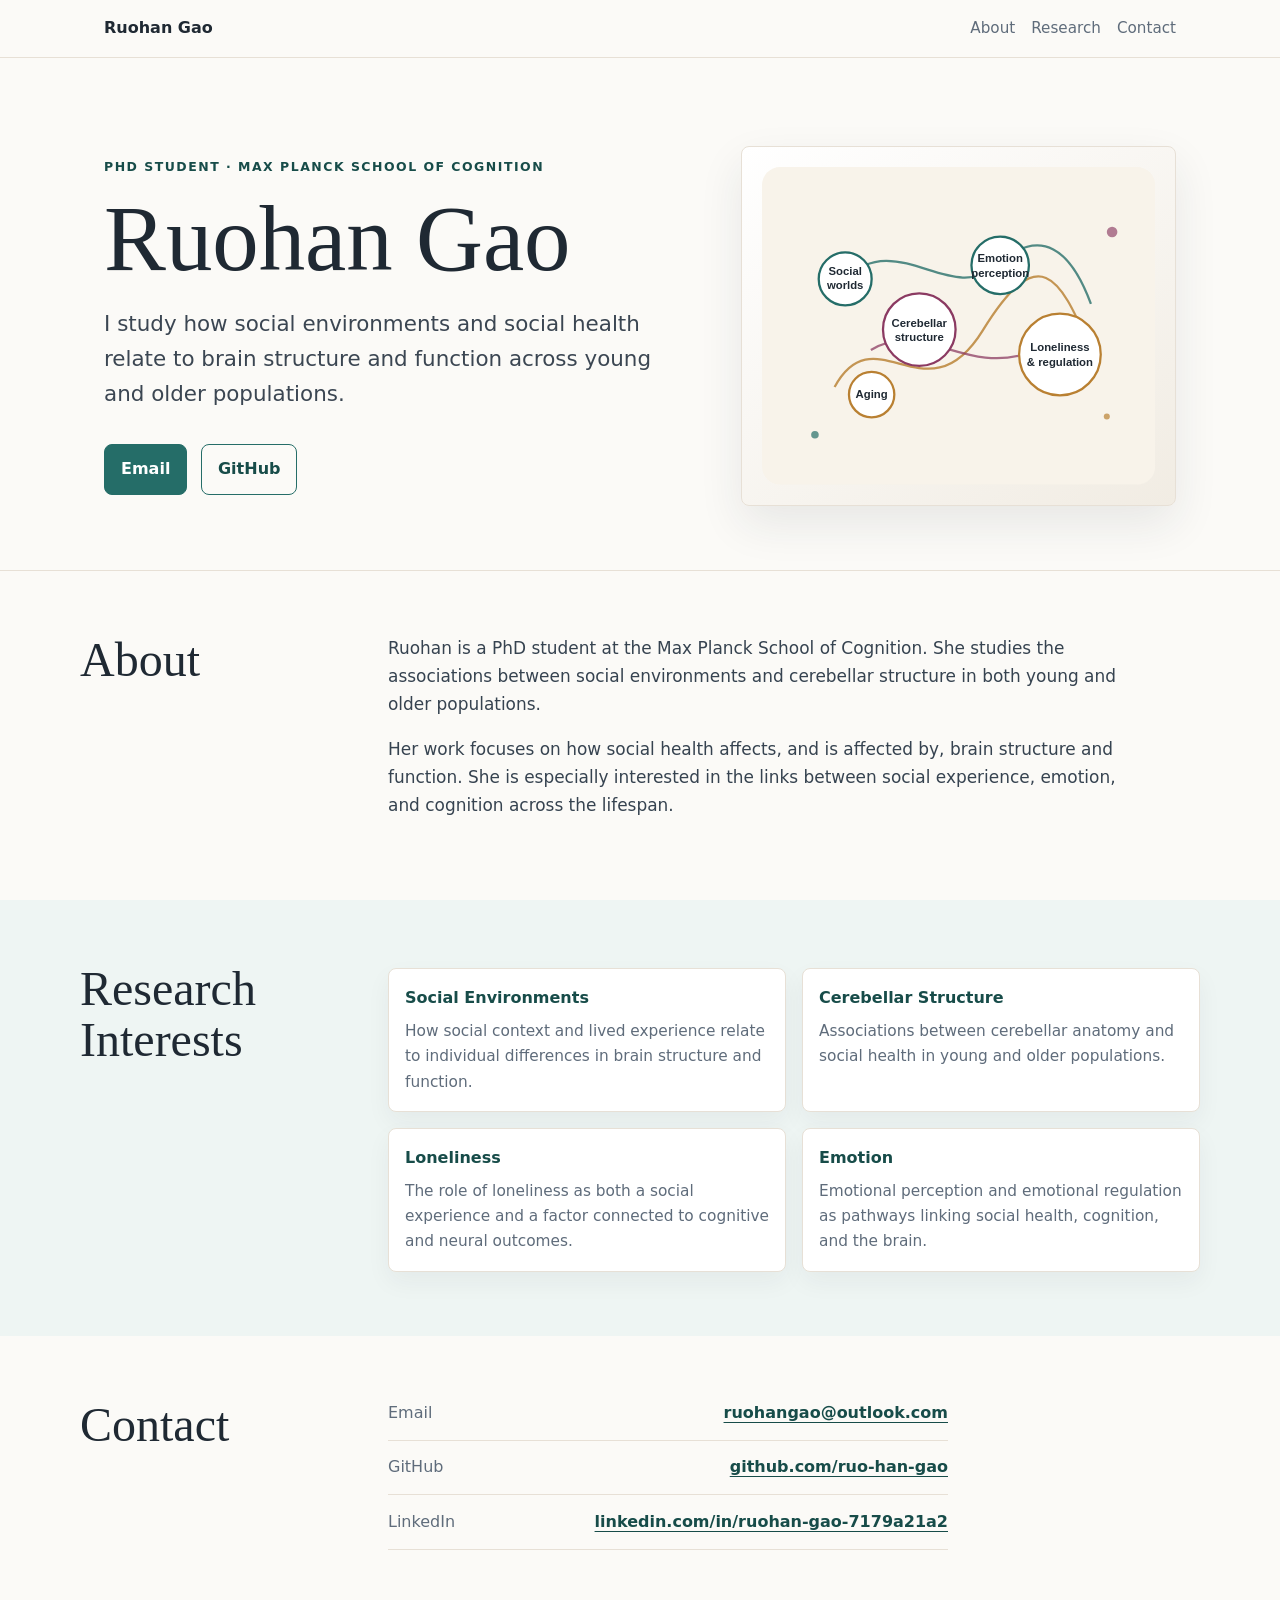
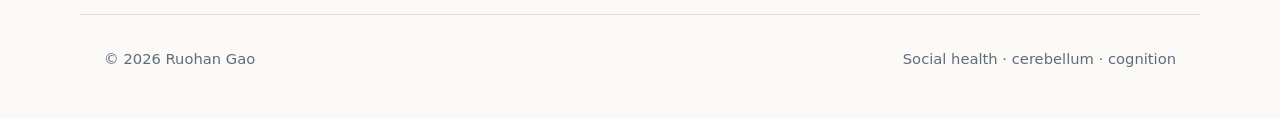
==== index.html @ 1b70f013 "Fix formatting issues in index.html" ====
<!DOCTYPE html>
<html lang="en">
<head>
  <meta charset="UTF-8">
  <meta name="viewport" content="width=device-width, initial-scale=1.0">
  <meta name="description" content="Ruohan Gao is a PhD student at the Max Planck School of Cognition studying social environments, social health, and cerebellar structure across the lifespan.">
  <title>Ruohan Gao</title>
  <style>
    :root {
      --ink: #1f2933;
      --muted: #5f6c7b;
      --paper: #fbfaf7;
      --panel: #ffffff;
      --line: #e7e0d6;
      --teal: #256d68;
      --teal-dark: #174c49;
      --berry: #8b3a62;
      --gold: #b98032;
      --mist: #eef5f3;
      --shadow: 0 18px 45px rgba(31, 41, 51, 0.09);
    }

    * {
      box-sizing: border-box;
    }

    html {
      scroll-behavior: smooth;
    }

    body {
      margin: 0;
      font-family: Inter, ui-sans-serif, system-ui, -apple-system, BlinkMacSystemFont, "Segoe UI", sans-serif;
      color: var(--ink);
      background: var(--paper);
      line-height: 1.65;
    }

    a {
      color: var(--teal-dark);
      text-decoration-thickness: 0.08em;
      text-underline-offset: 0.22em;
    }

    a:hover {
      color: var(--berry);
    }

    .site-header {
      border-bottom: 1px solid var(--line);
      background: rgba(251, 250, 247, 0.92);
      backdrop-filter: blur(12px);
      position: sticky;
      top: 0;
      z-index: 10;
    }

    .nav {
      max-width: 1120px;
      margin: 0 auto;
      padding: 0.95rem 1.5rem;
      display: flex;
      justify-content: space-between;
      align-items: center;
      gap: 1rem;
    }

    .brand {
      font-weight: 750;
      color: var(--ink);
      text-decoration: none;
      white-space: nowrap;
    }

    .nav-links {
      display: flex;
      gap: 1rem;
      flex-wrap: wrap;
      justify-content: flex-end;
      font-size: 0.95rem;
    }

    .nav-links a {
      color: var(--muted);
      text-decoration: none;
    }

    .nav-links a:hover {
      color: var(--teal-dark);
    }

    .hero {
      max-width: 1120px;
      margin: 0 auto;
      padding: 5.5rem 1.5rem 4rem;
      display: grid;
      grid-template-columns: minmax(0, 1.15fr) minmax(280px, 0.85fr);
      gap: 3rem;
      align-items: center;
    }

    .eyebrow {
      margin: 0 0 1rem;
      color: var(--teal-dark);
      font-weight: 700;
      text-transform: uppercase;
      font-size: 0.78rem;
      letter-spacing: 0.12em;
    }

    h1 {
      margin: 0;
      font-family: Georgia, "Times New Roman", serif;
      font-size: clamp(3rem, 8vw, 5.8rem);
      line-height: 0.96;
      font-weight: 500;
      letter-spacing: 0;
    }

    .lead {
      margin: 1.45rem 0 0;
      max-width: 680px;
      font-size: clamp(1.12rem, 2vw, 1.34rem);
      color: #3b4652;
    }

    .hero-actions {
      margin-top: 2rem;
      display: flex;
      flex-wrap: wrap;
      gap: 0.85rem;
    }

    .button {
      display: inline-flex;
      align-items: center;
      justify-content: center;
      min-height: 44px;
      padding: 0.7rem 1rem;
      border: 1px solid var(--teal);
      border-radius: 8px;
      background: var(--teal);
      color: white;
      text-decoration: none;
      font-weight: 700;
    }

    .button.secondary {
      background: transparent;
      color: var(--teal-dark);
    }

    .button:hover {
      background: var(--berry);
      border-color: var(--berry);
      color: white;
    }

    .visual {
      background: linear-gradient(145deg, #ffffff 0%, #f1ece3 100%);
      border: 1px solid var(--line);
      border-radius: 8px;
      box-shadow: var(--shadow);
      padding: 1.25rem;
      min-height: 360px;
      display: flex;
      align-items: center;
      justify-content: center;
    }

    .visual svg {
      width: min(100%, 420px);
      height: auto;
      display: block;
    }

    main {
      border-top: 1px solid var(--line);
    }

    .section {
      padding: 4rem 1.5rem;
    }

    .section:nth-child(even) {
      background: var(--mist);
    }

    .content {
      max-width: 1120px;
      margin: 0 auto;
      display: grid;
      grid-template-columns: 260px minmax(0, 1fr);
      gap: 3rem;
      align-items: start;
    }

    h2 {
      margin: 0;
      font-family: Georgia, "Times New Roman", serif;
      font-size: clamp(2rem, 4vw, 3rem);
      line-height: 1.05;
      font-weight: 500;
      letter-spacing: 0;
    }

    .section-text {
      max-width: 760px;
      font-size: 1.06rem;
      color: #364350;
    }

    .section-text p:first-child {
      margin-top: 0;
    }

    .interests {
      display: grid;
      grid-template-columns: repeat(2, minmax(0, 1fr));
      gap: 1rem;
      margin-top: 0.25rem;
    }

    .interest {
      border: 1px solid var(--line);
      border-radius: 8px;
      background: var(--panel);
      padding: 1rem;
      min-height: 132px;
      box-shadow: 0 10px 25px rgba(31, 41, 51, 0.05);
    }

    .interest h3 {
      margin: 0 0 0.45rem;
      font-size: 1rem;
      color: var(--teal-dark);
    }

    .interest p {
      margin: 0;
      color: var(--muted);
      font-size: 0.96rem;
    }

    .contact-list {
      display: grid;
      gap: 0.85rem;
      max-width: 560px;
    }

    .contact-item {
      display: flex;
      justify-content: space-between;
      gap: 1rem;
      align-items: center;
      border-bottom: 1px solid var(--line);
      padding-bottom: 0.85rem;
    }

    .contact-item span {
      color: var(--muted);
    }

    .contact-item a {
      font-weight: 700;
      overflow-wrap: anywhere;
      text-align: right;
    }

    footer {
      max-width: 1120px;
      margin: 0 auto;
      padding: 2rem 1.5rem 3rem;
      color: var(--muted);
      font-size: 0.92rem;
      display: flex;
      justify-content: space-between;
      gap: 1rem;
      flex-wrap: wrap;
      border-top: 1px solid var(--line);
    }

    @media (max-width: 820px) {
      .nav {
        align-items: flex-start;
        flex-direction: column;
      }

      .nav-links {
        justify-content: flex-start;
      }

      .hero,
      .content {
        grid-template-columns: 1fr;
      }

      .hero {
        padding-top: 3.5rem;
      }

      .visual {
        min-height: 270px;
      }

      .interests {
        grid-template-columns: 1fr;
      }
    }

    @media (max-width: 520px) {
      .section,
      .hero,
      .nav,
      footer {
        padding-left: 1rem;
        padding-right: 1rem;
      }

      .contact-item {
        align-items: flex-start;
        flex-direction: column;
      }

      .contact-item a {
        text-align: left;
      }
    }
  </style>
</head>
<body>
  <header class="site-header">
    <nav class="nav" aria-label="Primary navigation">
      <a class="brand" href="#top">Ruohan Gao</a>
      <div class="nav-links">
        <a href="#about">About</a>
        <a href="#research">Research</a>
        <a href="#contact">Contact</a>
      </div>
    </nav>
  </header>

  <section class="hero" id="top">
    <div>
      <p class="eyebrow">PhD student · Max Planck School of Cognition</p>
      <h1>Ruohan Gao</h1>
      <p class="lead">I study how social environments and social health relate to brain structure and function across young and older populations.</p>
      <div class="hero-actions">
        <a class="button" href="mailto:ruohangao@outlook.com">Email</a>
        <a class="button secondary" href="https://github.com/ruo-han-gao">GitHub</a>
      </div>
    </div>

    <div class="visual" aria-label="Abstract network illustration connecting social environment, brain structure, and emotion.">
      <svg viewBox="0 0 520 420" role="img" aria-labelledby="network-title network-desc" xmlns="http://www.w3.org/2000/svg">
        <title id="network-title">Social health and brain research network</title>
        <desc id="network-desc">An abstract diagram of connected research themes, including social environment, cerebellum, emotion, and aging.</desc>
        <rect width="520" height="420" rx="24" fill="#f8f3ea"/>
        <path d="M96 291 C150 192, 218 336, 292 216 S394 145, 432 235" fill="none" stroke="#b98032" stroke-width="3" opacity="0.82"/>
        <path d="M110 148 C178 80, 250 184, 310 130 S409 111, 435 181" fill="none" stroke="#256d68" stroke-width="3" opacity="0.78"/>
        <path d="M144 242 C212 201, 268 275, 352 246" fill="none" stroke="#8b3a62" stroke-width="3" opacity="0.74"/>
        <g fill="#ffffff" stroke-width="3">
          <circle cx="110" cy="148" r="35" stroke="#256d68"/>
          <circle cx="208" cy="215" r="48" stroke="#8b3a62"/>
          <circle cx="315" cy="130" r="38" stroke="#256d68"/>
          <circle cx="394" cy="248" r="54" stroke="#b98032"/>
          <circle cx="145" cy="301" r="30" stroke="#b98032"/>
        </g>
        <g font-family="Inter, Arial, sans-serif" font-size="15" font-weight="700" text-anchor="middle" fill="#1f2933">
          <text x="110" y="143">Social</text>
          <text x="110" y="162">worlds</text>
          <text x="208" y="211">Cerebellar</text>
          <text x="208" y="230">structure</text>
          <text x="315" y="126">Emotion</text>
          <text x="315" y="145">perception</text>
          <text x="394" y="244">Loneliness</text>
          <text x="394" y="263">& regulation</text>
          <text x="145" y="306">Aging</text>
        </g>
        <circle cx="70" cy="354" r="5" fill="#256d68" opacity="0.7"/>
        <circle cx="463" cy="86" r="7" fill="#8b3a62" opacity="0.65"/>
        <circle cx="456" cy="330" r="4" fill="#b98032" opacity="0.7"/>
      </svg>
    </div>
  </section>

  <main>
    <section class="section" id="about">
      <div class="content">
        <h2>About</h2>
        <div class="section-text">
          <p>Ruohan is a PhD student at the Max Planck School of Cognition. She studies the associations between social environments and cerebellar structure in both young and older populations.</p>
          <p>Her work focuses on how social health affects, and is affected by, brain structure and function. She is especially interested in the links between social experience, emotion, and cognition across the lifespan.</p>
        </div>
      </div>
    </section>

    <section class="section" id="research">
      <div class="content">
        <h2>Research Interests</h2>
        <div class="interests">
          <article class="interest">
            <h3>Social Environments</h3>
            <p>How social context and lived experience relate to individual differences in brain structure and function.</p>
          </article>
          <article class="interest">
            <h3>Cerebellar Structure</h3>
            <p>Associations between cerebellar anatomy and social health in young and older populations.</p>
          </article>
          <article class="interest">
            <h3>Loneliness</h3>
            <p>The role of loneliness as both a social experience and a factor connected to cognitive and neural outcomes.</p>
          </article>
          <article class="interest">
            <h3>Emotion</h3>
            <p>Emotional perception and emotional regulation as pathways linking social health, cognition, and the brain.</p>
          </article>
        </div>
      </div>
    </section>

    <section class="section" id="contact">
      <div class="content">
        <h2>Contact</h2>
        <div class="contact-list" aria-label="Contact links">
          <div class="contact-item">
            <span>Email</span>
            <a href="mailto:ruohangao@outlook.com">ruohangao@outlook.com</a>
          </div>
          <div class="contact-item">
            <span>GitHub</span>
            <a href="https://github.com/ruo-han-gao">github.com/ruo-han-gao</a>
          </div>
          <div class="contact-item">
            <span>LinkedIn</span>
            <a href="https://de.linkedin.com/in/ruohan-gao-7179a21a2">linkedin.com/in/ruohan-gao-7179a21a2</a>
          </div>
        </div>
      </div>
    </section>
  </main>

  <footer>
    <span>&copy; 2026 Ruohan Gao</span>
    <span>Social health · cerebellum · cognition</span>
  </footer>
</body>
</html>
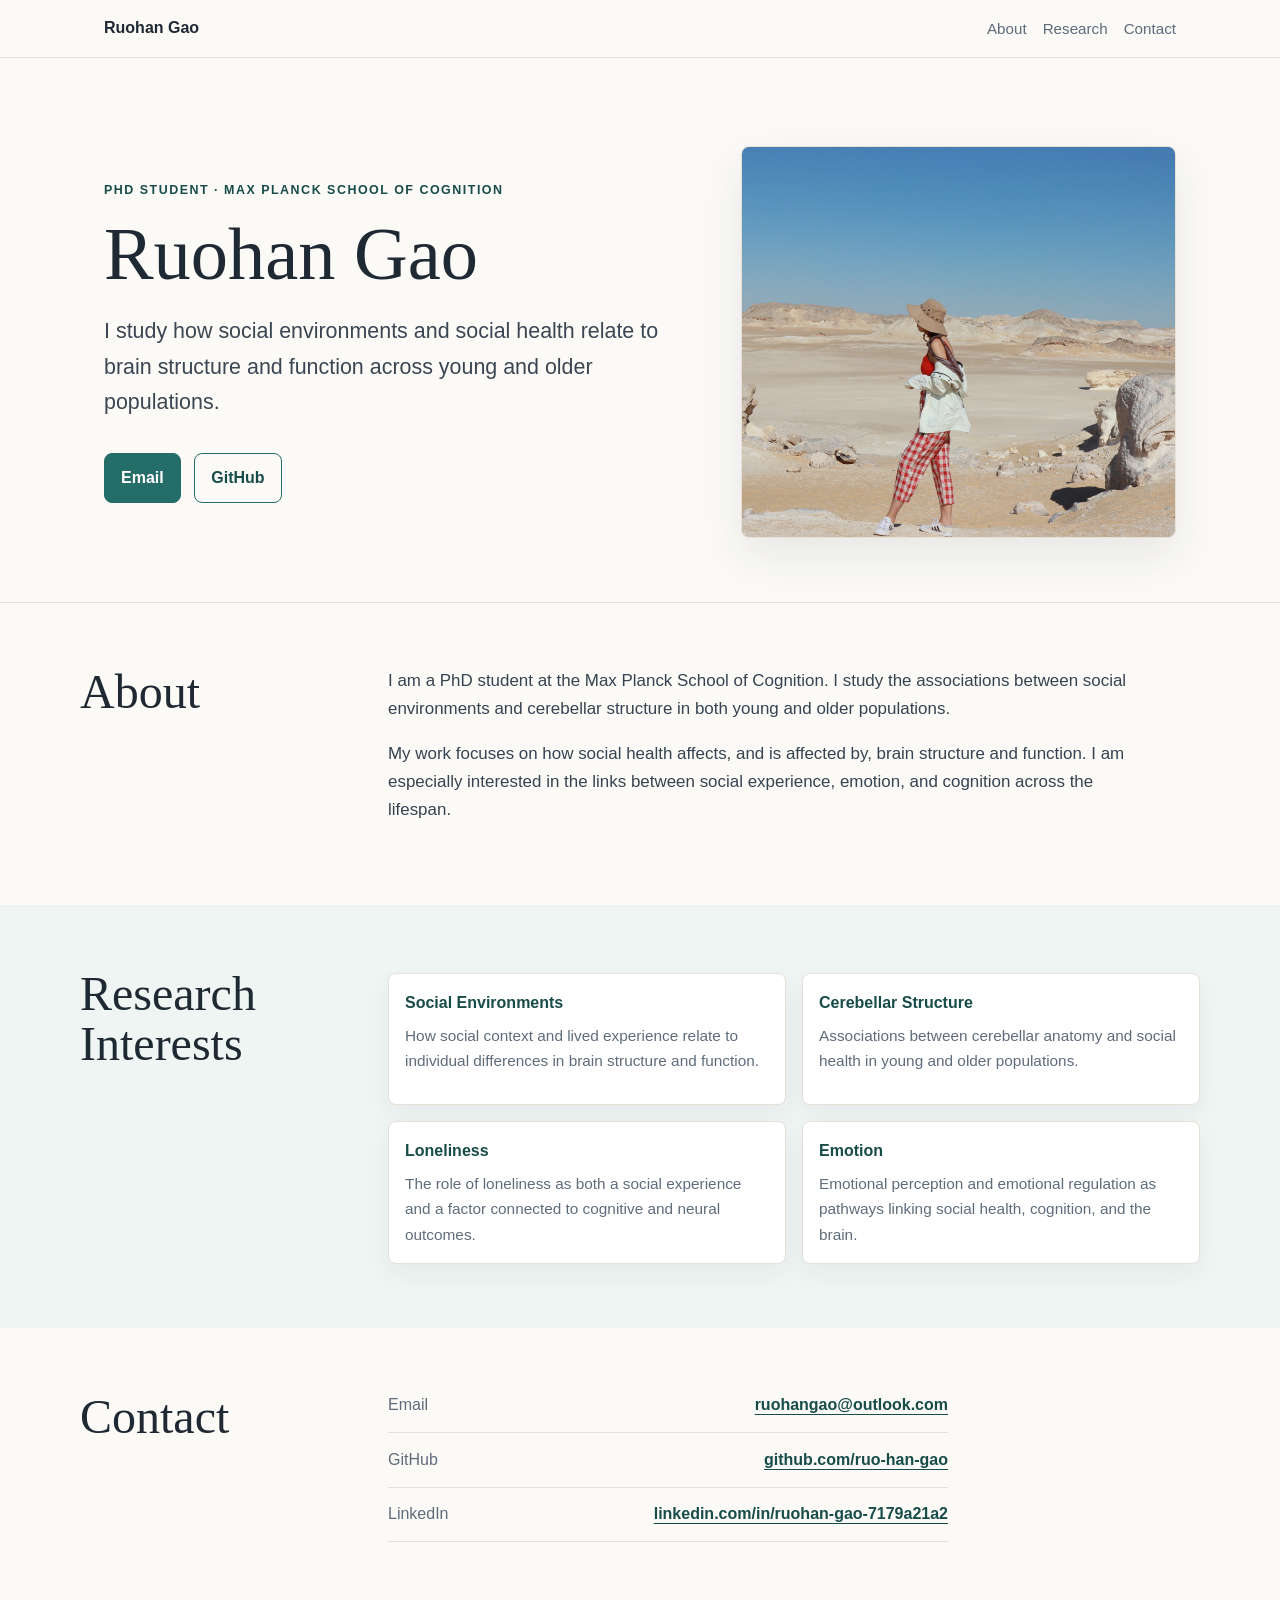
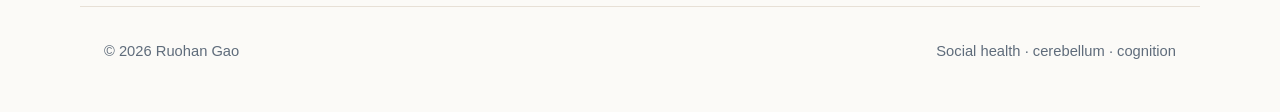
==== commit 5490f502: "Refine homepage typography and photo" ====
--- a/index.html
+++ b/index.html
@@ -3,7 +3,7 @@
 <head>
   <meta charset="UTF-8">
   <meta name="viewport" content="width=device-width, initial-scale=1.0">
-  <meta name="description" content="Ruohan Gao is a PhD student at the Max Planck School of Cognition studying social environments, social health, and cerebellar structure across the lifespan.">
+  <meta name="description" content="I am a PhD student at the Max Planck School of Cognition studying social environments, social health, and cerebellar structure across the lifespan.">
   <title>Ruohan Gao</title>
   <style>
     :root {
@@ -30,7 +30,7 @@
 
     body {
       margin: 0;
-      font-family: Inter, ui-sans-serif, system-ui, -apple-system, BlinkMacSystemFont, "Segoe UI", sans-serif;
+      font-family: Avenir, "Avenir Next", "Helvetica Neue", Helvetica, Arial, sans-serif;
       color: var(--ink);
       background: var(--paper);
       line-height: 1.65;
@@ -111,8 +111,8 @@
     h1 {
       margin: 0;
       font-family: Georgia, "Times New Roman", serif;
-      font-size: clamp(3rem, 8vw, 5.8rem);
-      line-height: 0.96;
+      font-size: clamp(2.7rem, 6.4vw, 4.65rem);
+      line-height: 1;
       font-weight: 500;
       letter-spacing: 0;
     }
@@ -157,21 +157,21 @@
     }
 
     .visual {
-      background: linear-gradient(145deg, #ffffff 0%, #f1ece3 100%);
       border: 1px solid var(--line);
       border-radius: 8px;
       box-shadow: var(--shadow);
-      padding: 1.25rem;
-      min-height: 360px;
-      display: flex;
-      align-items: center;
-      justify-content: center;
-    }
-
-    .visual svg {
-      width: min(100%, 420px);
-      height: auto;
+      min-height: 390px;
+      overflow: hidden;
+      background: #efe7dc;
+    }
+
+    .visual img {
+      width: 100%;
+      height: 100%;
+      min-height: 390px;
       display: block;
+      object-fit: cover;
+      object-position: 52% 50%;
     }
 
     main {
@@ -300,7 +300,11 @@
       }
 
       .visual {
-        min-height: 270px;
+        min-height: 300px;
+      }
+
+      .visual img {
+        min-height: 300px;
       }
 
       .interests {
@@ -351,36 +355,8 @@
       </div>
     </div>
 
-    <div class="visual" aria-label="Abstract network illustration connecting social environment, brain structure, and emotion.">
-      <svg viewBox="0 0 520 420" role="img" aria-labelledby="network-title network-desc" xmlns="http://www.w3.org/2000/svg">
-        <title id="network-title">Social health and brain research network</title>
-        <desc id="network-desc">An abstract diagram of connected research themes, including social environment, cerebellum, emotion, and aging.</desc>
-        <rect width="520" height="420" rx="24" fill="#f8f3ea"/>
-        <path d="M96 291 C150 192, 218 336, 292 216 S394 145, 432 235" fill="none" stroke="#b98032" stroke-width="3" opacity="0.82"/>
-        <path d="M110 148 C178 80, 250 184, 310 130 S409 111, 435 181" fill="none" stroke="#256d68" stroke-width="3" opacity="0.78"/>
-        <path d="M144 242 C212 201, 268 275, 352 246" fill="none" stroke="#8b3a62" stroke-width="3" opacity="0.74"/>
-        <g fill="#ffffff" stroke-width="3">
-          <circle cx="110" cy="148" r="35" stroke="#256d68"/>
-          <circle cx="208" cy="215" r="48" stroke="#8b3a62"/>
-          <circle cx="315" cy="130" r="38" stroke="#256d68"/>
-          <circle cx="394" cy="248" r="54" stroke="#b98032"/>
-          <circle cx="145" cy="301" r="30" stroke="#b98032"/>
-        </g>
-        <g font-family="Inter, Arial, sans-serif" font-size="15" font-weight="700" text-anchor="middle" fill="#1f2933">
-          <text x="110" y="143">Social</text>
-          <text x="110" y="162">worlds</text>
-          <text x="208" y="211">Cerebellar</text>
-          <text x="208" y="230">structure</text>
-          <text x="315" y="126">Emotion</text>
-          <text x="315" y="145">perception</text>
-          <text x="394" y="244">Loneliness</text>
-          <text x="394" y="263">& regulation</text>
-          <text x="145" y="306">Aging</text>
-        </g>
-        <circle cx="70" cy="354" r="5" fill="#256d68" opacity="0.7"/>
-        <circle cx="463" cy="86" r="7" fill="#8b3a62" opacity="0.65"/>
-        <circle cx="456" cy="330" r="4" fill="#b98032" opacity="0.7"/>
-      </svg>
+    <div class="visual">
+      <img src="assets/profile-desert.jpeg" alt="Ruohan Gao walking through a desert landscape.">
     </div>
   </section>
 
@@ -389,8 +365,8 @@
       <div class="content">
         <h2>About</h2>
         <div class="section-text">
-          <p>Ruohan is a PhD student at the Max Planck School of Cognition. She studies the associations between social environments and cerebellar structure in both young and older populations.</p>
-          <p>Her work focuses on how social health affects, and is affected by, brain structure and function. She is especially interested in the links between social experience, emotion, and cognition across the lifespan.</p>
+          <p>I am a PhD student at the Max Planck School of Cognition. I study the associations between social environments and cerebellar structure in both young and older populations.</p>
+          <p>My work focuses on how social health affects, and is affected by, brain structure and function. I am especially interested in the links between social experience, emotion, and cognition across the lifespan.</p>
         </div>
       </div>
     </section>
@@ -446,4 +422,3 @@
   </footer>
 </body>
 </html>
-
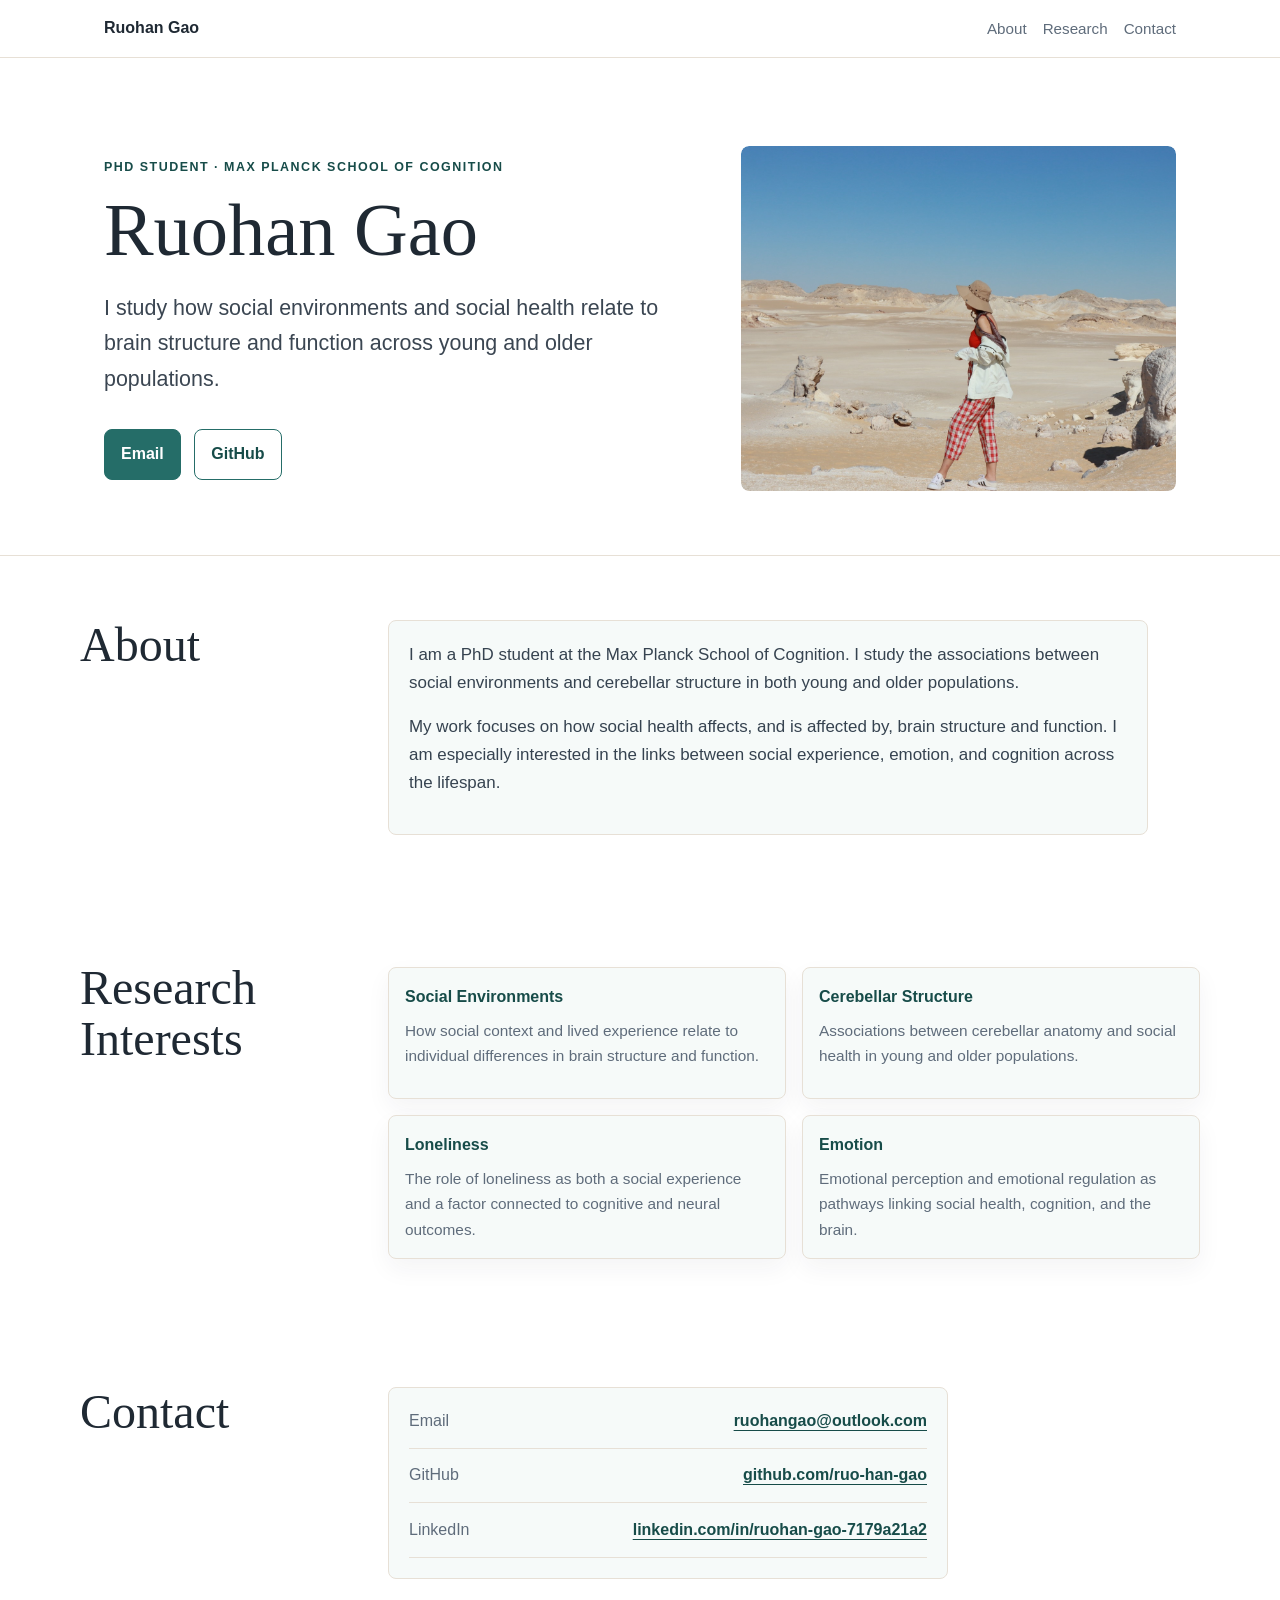
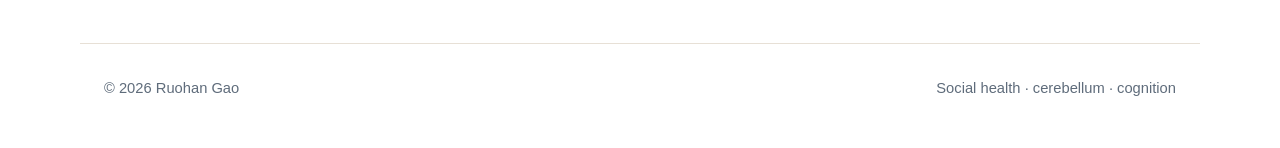
==== commit 776fbb73: "Adjust homepage background and image display" ====
--- a/index.html
+++ b/index.html
@@ -9,14 +9,15 @@
     :root {
       --ink: #1f2933;
       --muted: #5f6c7b;
-      --paper: #fbfaf7;
+      --paper: #ffffff;
       --panel: #ffffff;
       --line: #e7e0d6;
       --teal: #256d68;
       --teal-dark: #174c49;
       --berry: #8b3a62;
       --gold: #b98032;
-      --mist: #eef5f3;
+      --mist: #f3f8f7;
+      --soft-panel: #f6faf9;
       --shadow: 0 18px 45px rgba(31, 41, 51, 0.09);
     }
 
@@ -48,7 +49,7 @@
 
     .site-header {
       border-bottom: 1px solid var(--line);
-      background: rgba(251, 250, 247, 0.92);
+      background: rgba(255, 255, 255, 0.92);
       backdrop-filter: blur(12px);
       position: sticky;
       top: 0;
@@ -157,21 +158,18 @@
     }
 
     .visual {
-      border: 1px solid var(--line);
-      border-radius: 8px;
-      box-shadow: var(--shadow);
-      min-height: 390px;
+      border-radius: 8px;
+      min-height: 0;
       overflow: hidden;
-      background: #efe7dc;
+      background: transparent;
     }
 
     .visual img {
       width: 100%;
-      height: 100%;
-      min-height: 390px;
+      height: auto;
       display: block;
-      object-fit: cover;
-      object-position: 52% 50%;
+      border-radius: 8px;
+      box-shadow: var(--shadow);
     }
 
     main {
@@ -183,7 +181,7 @@
     }
 
     .section:nth-child(even) {
-      background: var(--mist);
+      background: #ffffff;
     }
 
     .content {
@@ -208,6 +206,10 @@
       max-width: 760px;
       font-size: 1.06rem;
       color: #364350;
+      background: var(--soft-panel);
+      border: 1px solid var(--line);
+      border-radius: 8px;
+      padding: 1.25rem;
     }
 
     .section-text p:first-child {
@@ -224,7 +226,7 @@
     .interest {
       border: 1px solid var(--line);
       border-radius: 8px;
-      background: var(--panel);
+      background: var(--soft-panel);
       padding: 1rem;
       min-height: 132px;
       box-shadow: 0 10px 25px rgba(31, 41, 51, 0.05);
@@ -246,6 +248,10 @@
       display: grid;
       gap: 0.85rem;
       max-width: 560px;
+      background: var(--soft-panel);
+      border: 1px solid var(--line);
+      border-radius: 8px;
+      padding: 1.25rem;
     }
 
     .contact-item {
@@ -300,11 +306,7 @@
       }
 
       .visual {
-        min-height: 300px;
-      }
-
-      .visual img {
-        min-height: 300px;
+        max-width: 620px;
       }
 
       .interests {
@@ -356,7 +358,7 @@
     </div>
 
     <div class="visual">
-      <img src="assets/profile-desert.jpeg" alt="Ruohan Gao walking through a desert landscape.">
+      <img src="assets/profile-desert.JPG" alt="Ruohan Gao walking through a desert landscape.">
     </div>
   </section>
 
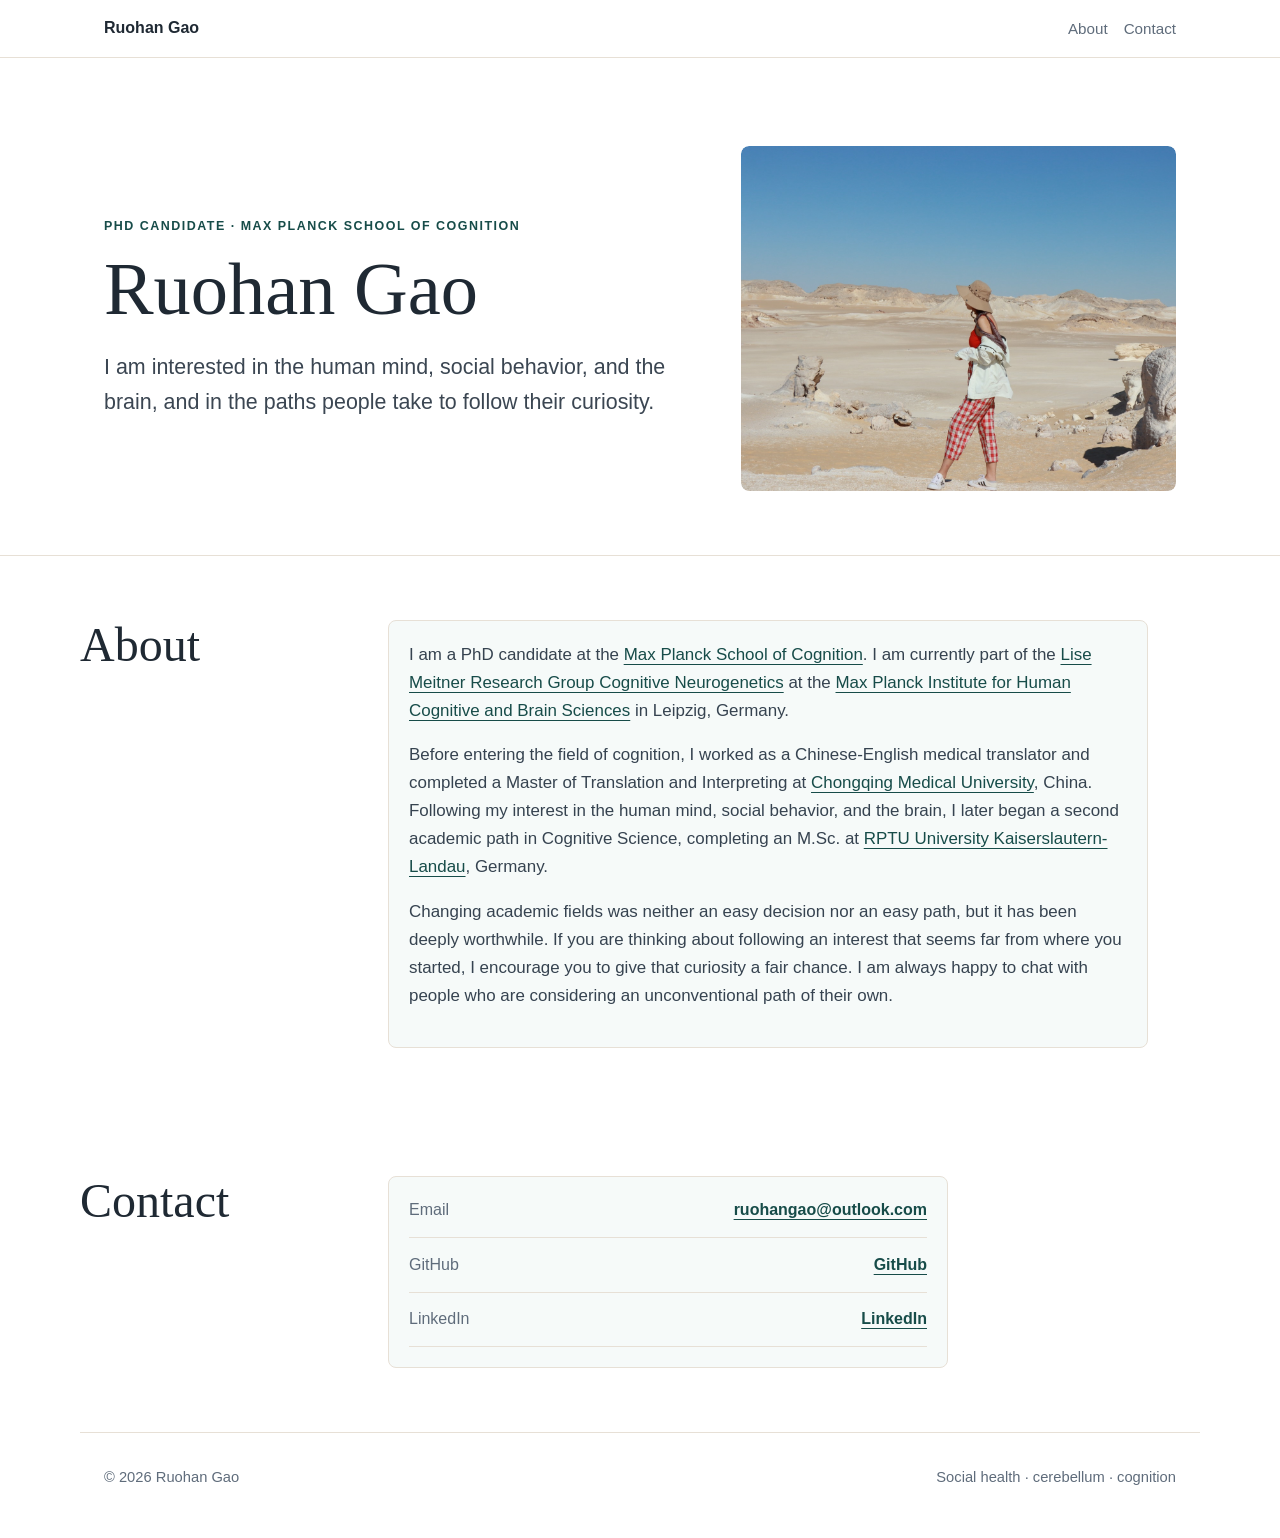
==== commit 3293dfdd: "Update homepage about and contact content" ====
--- a/index.html
+++ b/index.html
@@ -3,7 +3,7 @@
 <head>
   <meta charset="UTF-8">
   <meta name="viewport" content="width=device-width, initial-scale=1.0">
-  <meta name="description" content="I am a PhD student at the Max Planck School of Cognition studying social environments, social health, and cerebellar structure across the lifespan.">
+  <meta name="description" content="I am a PhD candidate at the Max Planck School of Cognition and part of the Lise Meitner Research Group Cognitive Neurogenetics in Leipzig, Germany.">
   <title>Ruohan Gao</title>
   <style>
     :root {
@@ -340,7 +340,6 @@
       <a class="brand" href="#top">Ruohan Gao</a>
       <div class="nav-links">
         <a href="#about">About</a>
-        <a href="#research">Research</a>
         <a href="#contact">Contact</a>
       </div>
     </nav>
@@ -348,13 +347,9 @@
 
   <section class="hero" id="top">
     <div>
-      <p class="eyebrow">PhD student · Max Planck School of Cognition</p>
+      <p class="eyebrow">PhD candidate · Max Planck School of Cognition</p>
       <h1>Ruohan Gao</h1>
-      <p class="lead">I study how social environments and social health relate to brain structure and function across young and older populations.</p>
-      <div class="hero-actions">
-        <a class="button" href="mailto:ruohangao@outlook.com">Email</a>
-        <a class="button secondary" href="https://github.com/ruo-han-gao">GitHub</a>
-      </div>
+      <p class="lead">I am interested in the human mind, social behavior, and the brain, and in the paths people take to follow their curiosity.</p>
     </div>
 
     <div class="visual">
@@ -367,32 +362,9 @@
       <div class="content">
         <h2>About</h2>
         <div class="section-text">
-          <p>I am a PhD student at the Max Planck School of Cognition. I study the associations between social environments and cerebellar structure in both young and older populations.</p>
-          <p>My work focuses on how social health affects, and is affected by, brain structure and function. I am especially interested in the links between social experience, emotion, and cognition across the lifespan.</p>
-        </div>
-      </div>
-    </section>
-
-    <section class="section" id="research">
-      <div class="content">
-        <h2>Research Interests</h2>
-        <div class="interests">
-          <article class="interest">
-            <h3>Social Environments</h3>
-            <p>How social context and lived experience relate to individual differences in brain structure and function.</p>
-          </article>
-          <article class="interest">
-            <h3>Cerebellar Structure</h3>
-            <p>Associations between cerebellar anatomy and social health in young and older populations.</p>
-          </article>
-          <article class="interest">
-            <h3>Loneliness</h3>
-            <p>The role of loneliness as both a social experience and a factor connected to cognitive and neural outcomes.</p>
-          </article>
-          <article class="interest">
-            <h3>Emotion</h3>
-            <p>Emotional perception and emotional regulation as pathways linking social health, cognition, and the brain.</p>
-          </article>
+          <p>I am a PhD candidate at the <a href="https://cognition.maxplanckschools.org/en">Max Planck School of Cognition</a>. I am currently part of the <a href="https://www.cbs.mpg.de/independent-research-groups/lmrg-cognitive-neurogenetics">Lise Meitner Research Group Cognitive Neurogenetics</a> at the <a href="https://www.cbs.mpg.de/en">Max Planck Institute for Human Cognitive and Brain Sciences</a> in Leipzig, Germany.</p>
+          <p>Before entering the field of cognition, I worked as a Chinese-English medical translator and completed a Master of Translation and Interpreting at <a href="https://english.cqmu.edu.cn/">Chongqing Medical University</a>, China. Following my interest in the human mind, social behavior, and the brain, I later began a second academic path in Cognitive Science, completing an M.Sc. at <a href="https://rptu.de/en">RPTU University Kaiserslautern-Landau</a>, Germany.</p>
+          <p>Changing academic fields was neither an easy decision nor an easy path, but it has been deeply worthwhile. If you are thinking about following an interest that seems far from where you started, I encourage you to give that curiosity a fair chance. I am always happy to chat with people who are considering an unconventional path of their own.</p>
         </div>
       </div>
     </section>
@@ -407,11 +379,11 @@
           </div>
           <div class="contact-item">
             <span>GitHub</span>
-            <a href="https://github.com/ruo-han-gao">github.com/ruo-han-gao</a>
+            <a href="https://github.com/ruo-han-gao">GitHub</a>
           </div>
           <div class="contact-item">
             <span>LinkedIn</span>
-            <a href="https://de.linkedin.com/in/ruohan-gao-7179a21a2">linkedin.com/in/ruohan-gao-7179a21a2</a>
+            <a href="https://de.linkedin.com/in/ruohan-gao-7179a21a2">LinkedIn</a>
           </div>
         </div>
       </div>
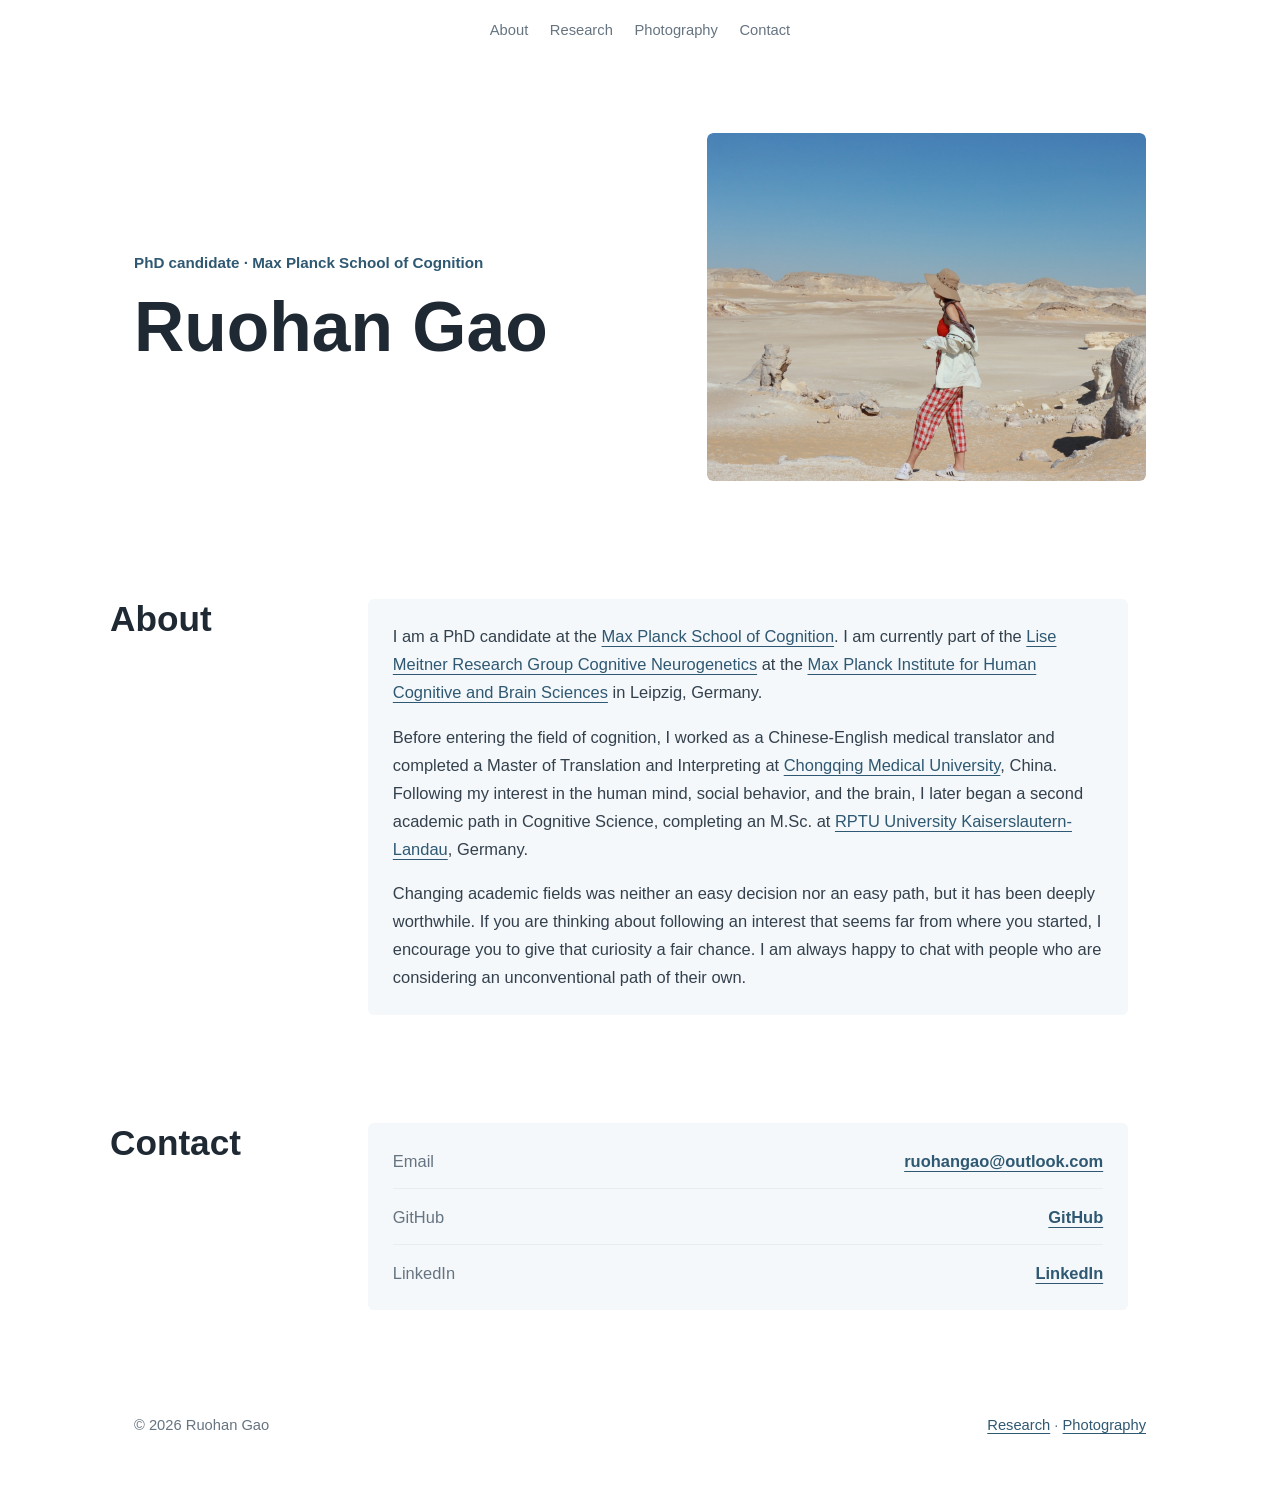
==== commit 918ca4d8: "Restyle site with cleaner personal layout" ====
--- a/index.html
+++ b/index.html
@@ -5,334 +5,7 @@
   <meta name="viewport" content="width=device-width, initial-scale=1.0">
   <meta name="description" content="I am a PhD candidate at the Max Planck School of Cognition and part of the Lise Meitner Research Group Cognitive Neurogenetics in Leipzig, Germany.">
   <title>Ruohan Gao</title>
-  <style>
-    :root {
-      --ink: #1f2933;
-      --muted: #5f6c7b;
-      --paper: #ffffff;
-      --panel: #ffffff;
-      --line: #e7e0d6;
-      --teal: #256d68;
-      --teal-dark: #174c49;
-      --berry: #8b3a62;
-      --gold: #b98032;
-      --mist: #f3f8f7;
-      --soft-panel: #f6faf9;
-      --shadow: 0 18px 45px rgba(31, 41, 51, 0.09);
-    }
-
-    * {
-      box-sizing: border-box;
-    }
-
-    html {
-      scroll-behavior: smooth;
-    }
-
-    body {
-      margin: 0;
-      font-family: Avenir, "Avenir Next", "Helvetica Neue", Helvetica, Arial, sans-serif;
-      color: var(--ink);
-      background: var(--paper);
-      line-height: 1.65;
-    }
-
-    a {
-      color: var(--teal-dark);
-      text-decoration-thickness: 0.08em;
-      text-underline-offset: 0.22em;
-    }
-
-    a:hover {
-      color: var(--berry);
-    }
-
-    .site-header {
-      border-bottom: 1px solid var(--line);
-      background: rgba(255, 255, 255, 0.92);
-      backdrop-filter: blur(12px);
-      position: sticky;
-      top: 0;
-      z-index: 10;
-    }
-
-    .nav {
-      max-width: 1120px;
-      margin: 0 auto;
-      padding: 0.95rem 1.5rem;
-      display: flex;
-      justify-content: space-between;
-      align-items: center;
-      gap: 1rem;
-    }
-
-    .brand {
-      font-weight: 750;
-      color: var(--ink);
-      text-decoration: none;
-      white-space: nowrap;
-    }
-
-    .nav-links {
-      display: flex;
-      gap: 1rem;
-      flex-wrap: wrap;
-      justify-content: flex-end;
-      font-size: 0.95rem;
-    }
-
-    .nav-links a {
-      color: var(--muted);
-      text-decoration: none;
-    }
-
-    .nav-links a:hover {
-      color: var(--teal-dark);
-    }
-
-    .hero {
-      max-width: 1120px;
-      margin: 0 auto;
-      padding: 5.5rem 1.5rem 4rem;
-      display: grid;
-      grid-template-columns: minmax(0, 1.15fr) minmax(280px, 0.85fr);
-      gap: 3rem;
-      align-items: center;
-    }
-
-    .eyebrow {
-      margin: 0 0 1rem;
-      color: var(--teal-dark);
-      font-weight: 700;
-      text-transform: uppercase;
-      font-size: 0.78rem;
-      letter-spacing: 0.12em;
-    }
-
-    h1 {
-      margin: 0;
-      font-family: Georgia, "Times New Roman", serif;
-      font-size: clamp(2.7rem, 6.4vw, 4.65rem);
-      line-height: 1;
-      font-weight: 500;
-      letter-spacing: 0;
-    }
-
-    .lead {
-      margin: 1.45rem 0 0;
-      max-width: 680px;
-      font-size: clamp(1.12rem, 2vw, 1.34rem);
-      color: #3b4652;
-    }
-
-    .hero-actions {
-      margin-top: 2rem;
-      display: flex;
-      flex-wrap: wrap;
-      gap: 0.85rem;
-    }
-
-    .button {
-      display: inline-flex;
-      align-items: center;
-      justify-content: center;
-      min-height: 44px;
-      padding: 0.7rem 1rem;
-      border: 1px solid var(--teal);
-      border-radius: 8px;
-      background: var(--teal);
-      color: white;
-      text-decoration: none;
-      font-weight: 700;
-    }
-
-    .button.secondary {
-      background: transparent;
-      color: var(--teal-dark);
-    }
-
-    .button:hover {
-      background: var(--berry);
-      border-color: var(--berry);
-      color: white;
-    }
-
-    .visual {
-      border-radius: 8px;
-      min-height: 0;
-      overflow: hidden;
-      background: transparent;
-    }
-
-    .visual img {
-      width: 100%;
-      height: auto;
-      display: block;
-      border-radius: 8px;
-      box-shadow: var(--shadow);
-    }
-
-    main {
-      border-top: 1px solid var(--line);
-    }
-
-    .section {
-      padding: 4rem 1.5rem;
-    }
-
-    .section:nth-child(even) {
-      background: #ffffff;
-    }
-
-    .content {
-      max-width: 1120px;
-      margin: 0 auto;
-      display: grid;
-      grid-template-columns: 260px minmax(0, 1fr);
-      gap: 3rem;
-      align-items: start;
-    }
-
-    h2 {
-      margin: 0;
-      font-family: Georgia, "Times New Roman", serif;
-      font-size: clamp(2rem, 4vw, 3rem);
-      line-height: 1.05;
-      font-weight: 500;
-      letter-spacing: 0;
-    }
-
-    .section-text {
-      max-width: 760px;
-      font-size: 1.06rem;
-      color: #364350;
-      background: var(--soft-panel);
-      border: 1px solid var(--line);
-      border-radius: 8px;
-      padding: 1.25rem;
-    }
-
-    .section-text p:first-child {
-      margin-top: 0;
-    }
-
-    .interests {
-      display: grid;
-      grid-template-columns: repeat(2, minmax(0, 1fr));
-      gap: 1rem;
-      margin-top: 0.25rem;
-    }
-
-    .interest {
-      border: 1px solid var(--line);
-      border-radius: 8px;
-      background: var(--soft-panel);
-      padding: 1rem;
-      min-height: 132px;
-      box-shadow: 0 10px 25px rgba(31, 41, 51, 0.05);
-    }
-
-    .interest h3 {
-      margin: 0 0 0.45rem;
-      font-size: 1rem;
-      color: var(--teal-dark);
-    }
-
-    .interest p {
-      margin: 0;
-      color: var(--muted);
-      font-size: 0.96rem;
-    }
-
-    .contact-list {
-      display: grid;
-      gap: 0.85rem;
-      max-width: 560px;
-      background: var(--soft-panel);
-      border: 1px solid var(--line);
-      border-radius: 8px;
-      padding: 1.25rem;
-    }
-
-    .contact-item {
-      display: flex;
-      justify-content: space-between;
-      gap: 1rem;
-      align-items: center;
-      border-bottom: 1px solid var(--line);
-      padding-bottom: 0.85rem;
-    }
-
-    .contact-item span {
-      color: var(--muted);
-    }
-
-    .contact-item a {
-      font-weight: 700;
-      overflow-wrap: anywhere;
-      text-align: right;
-    }
-
-    footer {
-      max-width: 1120px;
-      margin: 0 auto;
-      padding: 2rem 1.5rem 3rem;
-      color: var(--muted);
-      font-size: 0.92rem;
-      display: flex;
-      justify-content: space-between;
-      gap: 1rem;
-      flex-wrap: wrap;
-      border-top: 1px solid var(--line);
-    }
-
-    @media (max-width: 820px) {
-      .nav {
-        align-items: flex-start;
-        flex-direction: column;
-      }
-
-      .nav-links {
-        justify-content: flex-start;
-      }
-
-      .hero,
-      .content {
-        grid-template-columns: 1fr;
-      }
-
-      .hero {
-        padding-top: 3.5rem;
-      }
-
-      .visual {
-        max-width: 620px;
-      }
-
-      .interests {
-        grid-template-columns: 1fr;
-      }
-    }
-
-    @media (max-width: 520px) {
-      .section,
-      .hero,
-      .nav,
-      footer {
-        padding-left: 1rem;
-        padding-right: 1rem;
-      }
-
-      .contact-item {
-        align-items: flex-start;
-        flex-direction: column;
-      }
-
-      .contact-item a {
-        text-align: left;
-      }
-    }
-  </style>
+  <link rel="stylesheet" href="styles.css">
 </head>
 <body>
   <header class="site-header">
@@ -340,6 +13,8 @@
       <a class="brand" href="#top">Ruohan Gao</a>
       <div class="nav-links">
         <a href="#about">About</a>
+        <a href="research.html">Research</a>
+        <a href="photography.html">Photography</a>
         <a href="#contact">Contact</a>
       </div>
     </nav>
@@ -349,7 +24,6 @@
     <div>
       <p class="eyebrow">PhD candidate · Max Planck School of Cognition</p>
       <h1>Ruohan Gao</h1>
-      <p class="lead">I am interested in the human mind, social behavior, and the brain, and in the paths people take to follow their curiosity.</p>
     </div>
 
     <div class="visual">
@@ -392,7 +66,7 @@
 
   <footer>
     <span>&copy; 2026 Ruohan Gao</span>
-    <span>Social health · cerebellum · cognition</span>
+    <span><a href="research.html">Research</a> · <a href="photography.html">Photography</a></span>
   </footer>
 </body>
 </html>
--- a/styles.css
+++ b/styles.css
@@ -0,0 +1,287 @@
+:root {
+  --ink: #1f2933;
+  --muted: #667481;
+  --paper: #ffffff;
+  --panel: #f4f8fa;
+  --accent: #4d7590;
+  --accent-dark: #2f5872;
+  --line: #e7edf1;
+  --shadow: 0 14px 34px rgba(31, 41, 51, 0.08);
+}
+
+* {
+  box-sizing: border-box;
+}
+
+html {
+  scroll-behavior: smooth;
+}
+
+body {
+  margin: 0;
+  font-family: Avenir, "Avenir Next", "Helvetica Neue", Helvetica, Arial, sans-serif;
+  color: var(--ink);
+  background: var(--paper);
+  line-height: 1.7;
+}
+
+a {
+  color: var(--accent-dark);
+  text-decoration-thickness: 0.08em;
+  text-underline-offset: 0.22em;
+}
+
+a:hover {
+  color: var(--accent);
+}
+
+.site-header {
+  background: rgba(255, 255, 255, 0.94);
+  backdrop-filter: blur(12px);
+  position: sticky;
+  top: 0;
+  z-index: 10;
+}
+
+.nav {
+  max-width: 1060px;
+  margin: 0 auto;
+  padding: 1.1rem 1.5rem 0.9rem;
+  display: flex;
+  justify-content: center;
+  align-items: center;
+}
+
+.brand {
+  display: none;
+}
+
+.nav-links {
+  display: flex;
+  gap: 1.35rem;
+  flex-wrap: wrap;
+  justify-content: center;
+  font-size: 0.92rem;
+}
+
+.nav-links a {
+  color: var(--muted);
+  text-decoration: none;
+}
+
+.nav-links a:hover {
+  color: var(--accent-dark);
+}
+
+.hero {
+  max-width: 1060px;
+  margin: 0 auto;
+  padding: 4.75rem 1.5rem 4rem;
+  display: grid;
+  grid-template-columns: minmax(0, 0.95fr) minmax(320px, 0.8fr);
+  gap: 3.25rem;
+  align-items: center;
+}
+
+.eyebrow {
+  margin: 0 0 1rem;
+  color: var(--accent-dark);
+  font-weight: 600;
+  font-size: 0.95rem;
+}
+
+h1,
+h2,
+h3 {
+  font-family: Avenir, "Avenir Next", "Helvetica Neue", Helvetica, Arial, sans-serif;
+  letter-spacing: 0;
+}
+
+h1 {
+  margin: 0;
+  font-size: clamp(2.75rem, 6vw, 4.35rem);
+  line-height: 1.03;
+  font-weight: 650;
+}
+
+.lead {
+  margin: 1.2rem 0 0;
+  max-width: 680px;
+  font-size: clamp(1.08rem, 1.8vw, 1.24rem);
+  color: #3b4652;
+}
+
+.visual {
+  border-radius: 6px;
+  min-height: 0;
+  overflow: hidden;
+  background: transparent;
+}
+
+.visual img {
+  width: 100%;
+  height: auto;
+  display: block;
+  border-radius: 6px;
+  box-shadow: var(--shadow);
+}
+
+main {
+  padding-bottom: 1rem;
+}
+
+.section {
+  padding: 3.4rem 1.5rem;
+}
+
+.content {
+  max-width: 1060px;
+  margin: 0 auto;
+  display: grid;
+  grid-template-columns: 210px minmax(0, 760px);
+  gap: 3rem;
+  align-items: start;
+}
+
+h2 {
+  margin: 0;
+  font-size: clamp(1.55rem, 3vw, 2.2rem);
+  line-height: 1.12;
+  font-weight: 650;
+}
+
+.section-text,
+.contact-list {
+  max-width: 760px;
+  font-size: 1.03rem;
+  color: #34414d;
+  background: var(--panel);
+  border-radius: 6px;
+  padding: 1.45rem 1.55rem;
+}
+
+.section-text p:first-child {
+  margin-top: 0;
+}
+
+.section-text p:last-child {
+  margin-bottom: 0;
+}
+
+.interests {
+  display: grid;
+  grid-template-columns: repeat(2, minmax(0, 1fr));
+  gap: 1rem;
+  max-width: 760px;
+}
+
+.interest {
+  border-radius: 6px;
+  background: var(--panel);
+  padding: 1.2rem;
+  min-height: 132px;
+}
+
+.interest h3 {
+  margin: 0 0 0.45rem;
+  font-size: 1rem;
+  color: var(--accent-dark);
+  font-weight: 650;
+}
+
+.interest p {
+  margin: 0;
+  color: var(--muted);
+  font-size: 0.96rem;
+}
+
+.contact-list {
+  display: grid;
+  gap: 0.85rem;
+}
+
+.contact-item {
+  display: flex;
+  justify-content: space-between;
+  gap: 1rem;
+  align-items: center;
+  padding-bottom: 0.85rem;
+  border-bottom: 1px solid var(--line);
+}
+
+.contact-item:last-child {
+  border-bottom: 0;
+  padding-bottom: 0;
+}
+
+.contact-item span {
+  color: var(--muted);
+}
+
+.contact-item a {
+  font-weight: 650;
+  overflow-wrap: anywhere;
+  text-align: right;
+}
+
+footer {
+  max-width: 1060px;
+  margin: 0 auto;
+  padding: 2rem 1.5rem 3rem;
+  color: var(--muted);
+  font-size: 0.92rem;
+  display: flex;
+  justify-content: space-between;
+  gap: 1rem;
+  flex-wrap: wrap;
+}
+
+@media (max-width: 820px) {
+  .nav {
+    justify-content: flex-start;
+  }
+
+  .nav-links {
+    justify-content: flex-start;
+  }
+
+  .hero,
+  .content {
+    grid-template-columns: 1fr;
+  }
+
+  .hero {
+    padding-top: 3.5rem;
+  }
+
+  .visual {
+    max-width: 620px;
+  }
+
+  .content {
+    gap: 1.35rem;
+  }
+
+  .interests {
+    grid-template-columns: 1fr;
+  }
+}
+
+@media (max-width: 520px) {
+  .section,
+  .hero,
+  .nav,
+  footer {
+    padding-left: 1rem;
+    padding-right: 1rem;
+  }
+
+  .contact-item {
+    align-items: flex-start;
+    flex-direction: column;
+  }
+
+  .contact-item a {
+    text-align: left;
+  }
+}
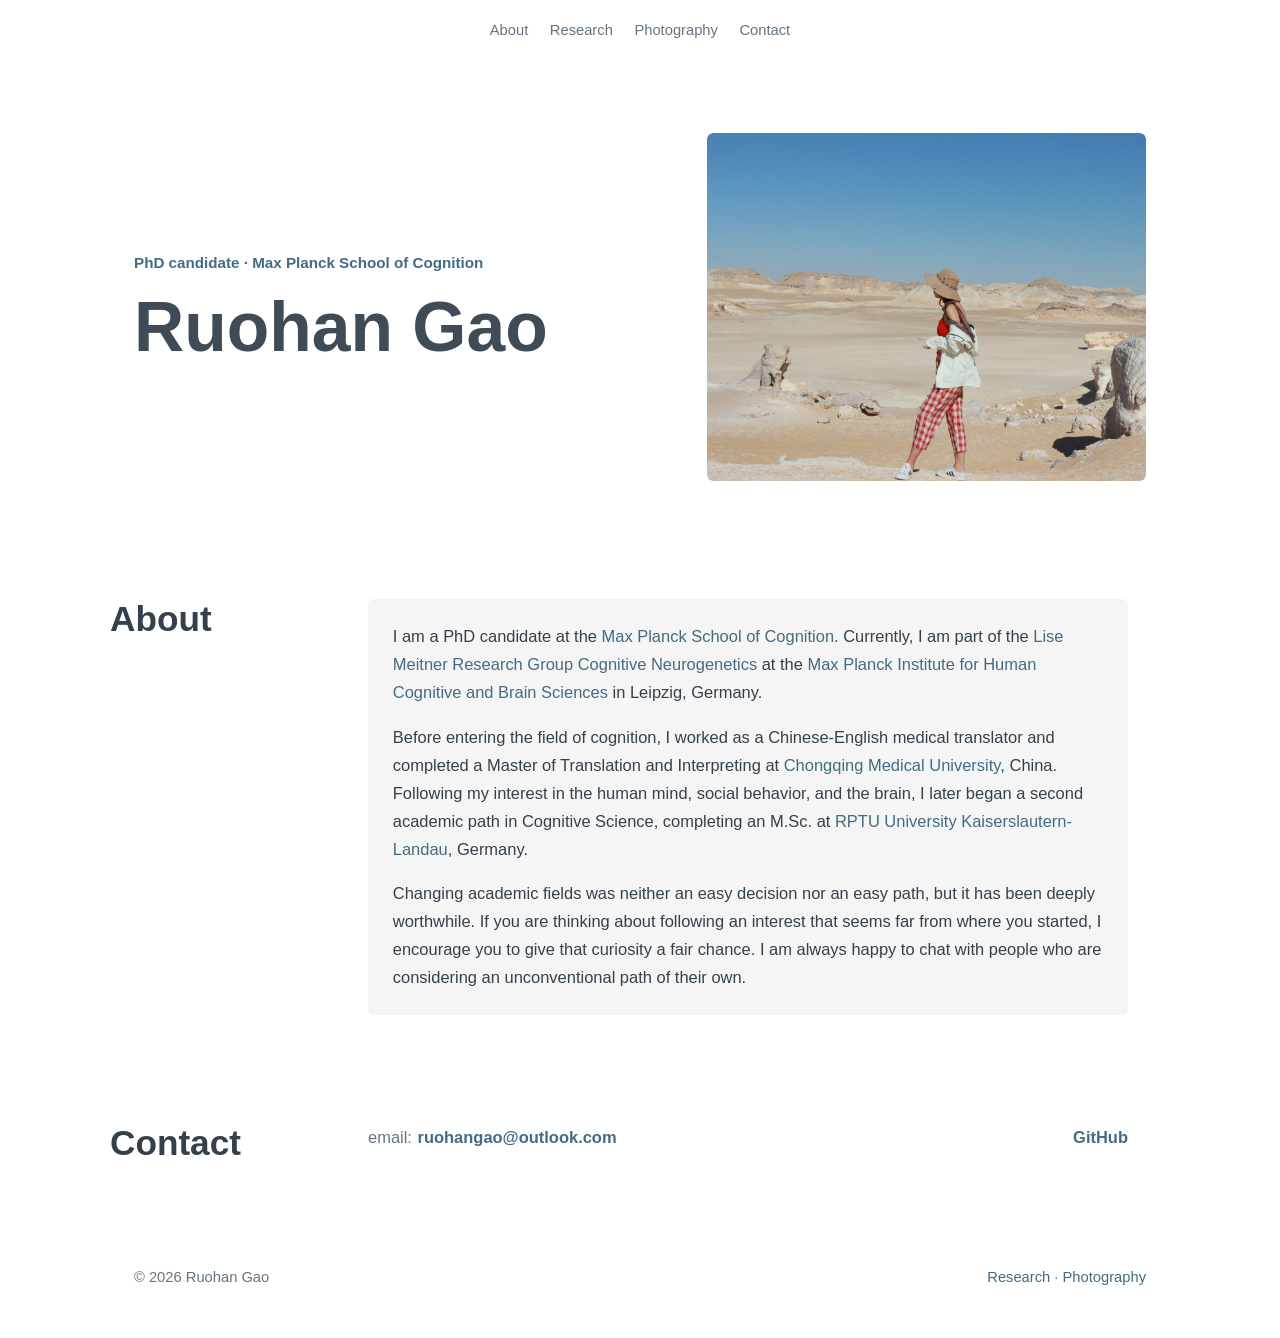
==== commit 6dc38438: "change colors and layout" ====
--- a/index.html
+++ b/index.html
@@ -36,7 +36,7 @@
       <div class="content">
         <h2>About</h2>
         <div class="section-text">
-          <p>I am a PhD candidate at the <a href="https://cognition.maxplanckschools.org/en">Max Planck School of Cognition</a>. I am currently part of the <a href="https://www.cbs.mpg.de/independent-research-groups/lmrg-cognitive-neurogenetics">Lise Meitner Research Group Cognitive Neurogenetics</a> at the <a href="https://www.cbs.mpg.de/en">Max Planck Institute for Human Cognitive and Brain Sciences</a> in Leipzig, Germany.</p>
+          <p>I am a PhD candidate at the <a href="https://cognition.maxplanckschools.org/en">Max Planck School of Cognition</a>. Currently, I am part of the <a href="https://www.cbs.mpg.de/independent-research-groups/lmrg-cognitive-neurogenetics">Lise Meitner Research Group Cognitive Neurogenetics</a> at the <a href="https://www.cbs.mpg.de/en">Max Planck Institute for Human Cognitive and Brain Sciences</a> in Leipzig, Germany.</p>
           <p>Before entering the field of cognition, I worked as a Chinese-English medical translator and completed a Master of Translation and Interpreting at <a href="https://english.cqmu.edu.cn/">Chongqing Medical University</a>, China. Following my interest in the human mind, social behavior, and the brain, I later began a second academic path in Cognitive Science, completing an M.Sc. at <a href="https://rptu.de/en">RPTU University Kaiserslautern-Landau</a>, Germany.</p>
           <p>Changing academic fields was neither an easy decision nor an easy path, but it has been deeply worthwhile. If you are thinking about following an interest that seems far from where you started, I encourage you to give that curiosity a fair chance. I am always happy to chat with people who are considering an unconventional path of their own.</p>
         </div>
@@ -48,16 +48,11 @@
         <h2>Contact</h2>
         <div class="contact-list" aria-label="Contact links">
           <div class="contact-item">
-            <span>Email</span>
+            <span>email:</span>
             <a href="mailto:ruohangao@outlook.com">ruohangao@outlook.com</a>
           </div>
           <div class="contact-item">
-            <span>GitHub</span>
             <a href="https://github.com/ruo-han-gao">GitHub</a>
-          </div>
-          <div class="contact-item">
-            <span>LinkedIn</span>
-            <a href="https://de.linkedin.com/in/ruohan-gao-7179a21a2">LinkedIn</a>
           </div>
         </div>
       </div>
--- a/styles.css
+++ b/styles.css
@@ -2,9 +2,9 @@
   --ink: #1f2933;
   --muted: #667481;
   --paper: #ffffff;
-  --panel: #f4f8fa;
-  --accent: #4d7590;
-  --accent-dark: #2f5872;
+  --panel: #f5f5f5;
+  --accent: #5f86a0;
+  --accent-dark: #446b86;
   --line: #e7edf1;
   --shadow: 0 14px 34px rgba(31, 41, 51, 0.08);
 }
@@ -20,15 +20,15 @@
 body {
   margin: 0;
   font-family: Avenir, "Avenir Next", "Helvetica Neue", Helvetica, Arial, sans-serif;
-  color: var(--ink);
+  color: #34414d;
   background: var(--paper);
   line-height: 1.7;
 }
 
 a {
   color: var(--accent-dark);
-  text-decoration-thickness: 0.08em;
-  text-underline-offset: 0.22em;
+  text-decoration: none;
+  transition: color 0.18s ease;
 }
 
 a:hover {
@@ -101,7 +101,8 @@
   margin: 0;
   font-size: clamp(2.75rem, 6vw, 4.35rem);
   line-height: 1.03;
-  font-weight: 650;
+  font-weight: 600;
+  color: #3f4b56;
 }
 
 .lead {
@@ -150,8 +151,7 @@
   font-weight: 650;
 }
 
-.section-text,
-.contact-list {
+.section-text {
   max-width: 760px;
   font-size: 1.03rem;
   color: #34414d;
@@ -196,22 +196,19 @@
 }
 
 .contact-list {
-  display: grid;
-  gap: 0.85rem;
+  max-width: 760px;
+  display: flex;
+  justify-content: space-between;
+  gap: 1.5rem;
+  align-items: baseline;
+  font-size: 1.03rem;
+  color: #34414d;
 }
 
 .contact-item {
   display: flex;
-  justify-content: space-between;
-  gap: 1rem;
-  align-items: center;
-  padding-bottom: 0.85rem;
-  border-bottom: 1px solid var(--line);
-}
-
-.contact-item:last-child {
-  border-bottom: 0;
-  padding-bottom: 0;
+  gap: 0.35rem;
+  align-items: baseline;
 }
 
 .contact-item span {
@@ -219,9 +216,8 @@
 }
 
 .contact-item a {
-  font-weight: 650;
+  font-weight: 600;
   overflow-wrap: anywhere;
-  text-align: right;
 }
 
 footer {
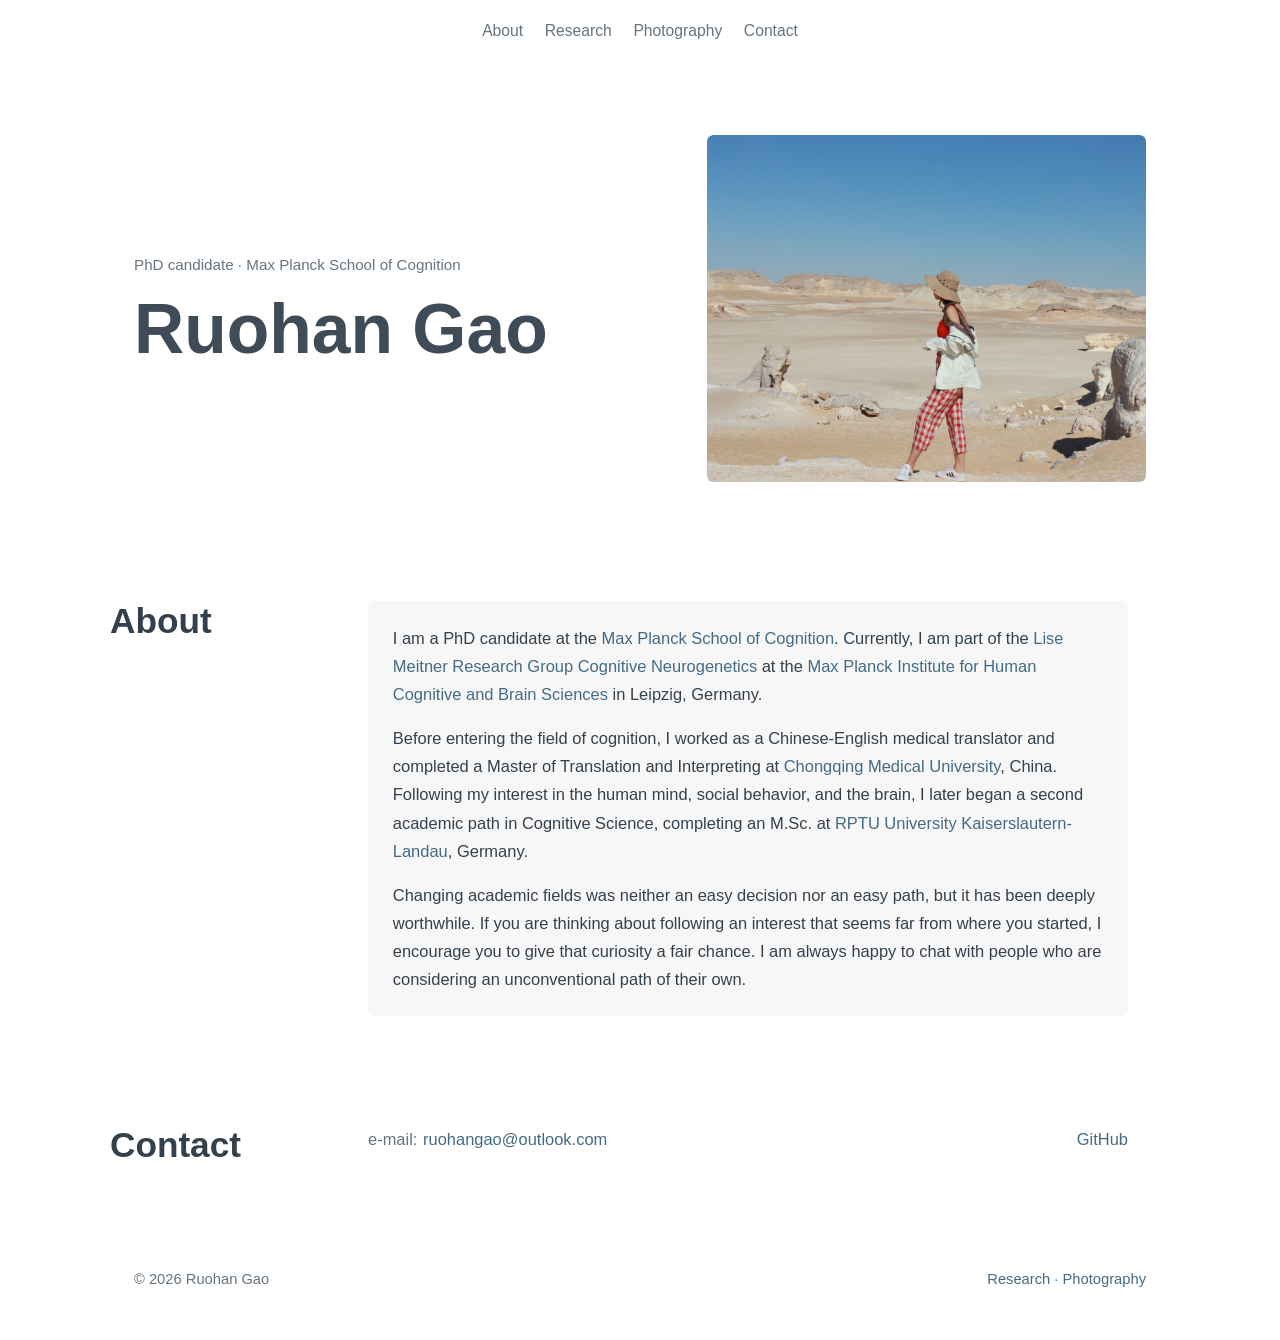
==== commit 0c773817: "some small text change" ====
--- a/index.html
+++ b/index.html
@@ -48,7 +48,7 @@
         <h2>Contact</h2>
         <div class="contact-list" aria-label="Contact links">
           <div class="contact-item">
-            <span>email:</span>
+            <span>e-mail:</span>
             <a href="mailto:ruohangao@outlook.com">ruohangao@outlook.com</a>
           </div>
           <div class="contact-item">
--- a/styles.css
+++ b/styles.css
@@ -2,7 +2,7 @@
   --ink: #1f2933;
   --muted: #667481;
   --paper: #ffffff;
-  --panel: #f5f5f5;
+  --panel: #f7f7f7;
   --accent: #5f86a0;
   --accent-dark: #446b86;
   --line: #e7edf1;
@@ -25,7 +25,9 @@
   line-height: 1.7;
 }
 
-a {
+a,
+a:visited,
+a:active {
   color: var(--accent-dark);
   text-decoration: none;
   transition: color 0.18s ease;
@@ -33,6 +35,7 @@
 
 a:hover {
   color: var(--accent);
+  text-decoration: none;
 }
 
 .site-header {
@@ -61,10 +64,12 @@
   gap: 1.35rem;
   flex-wrap: wrap;
   justify-content: center;
-  font-size: 0.92rem;
-}
-
-.nav-links a {
+  font-size: 0.98rem;
+}
+
+.nav-links a,
+.nav-links a:visited,
+.nav-links a:active {
   color: var(--muted);
   text-decoration: none;
 }
@@ -85,8 +90,8 @@
 
 .eyebrow {
   margin: 0 0 1rem;
-  color: var(--accent-dark);
-  font-weight: 600;
+  color: var(--muted);
+  font-weight: 500;
   font-size: 0.95rem;
 }
 
@@ -185,7 +190,7 @@
 .interest h3 {
   margin: 0 0 0.45rem;
   font-size: 1rem;
-  color: var(--accent-dark);
+  color: #3f4b56;
   font-weight: 650;
 }
 
@@ -216,7 +221,7 @@
 }
 
 .contact-item a {
-  font-weight: 600;
+  font-weight: 400;
   overflow-wrap: anywhere;
 }
 
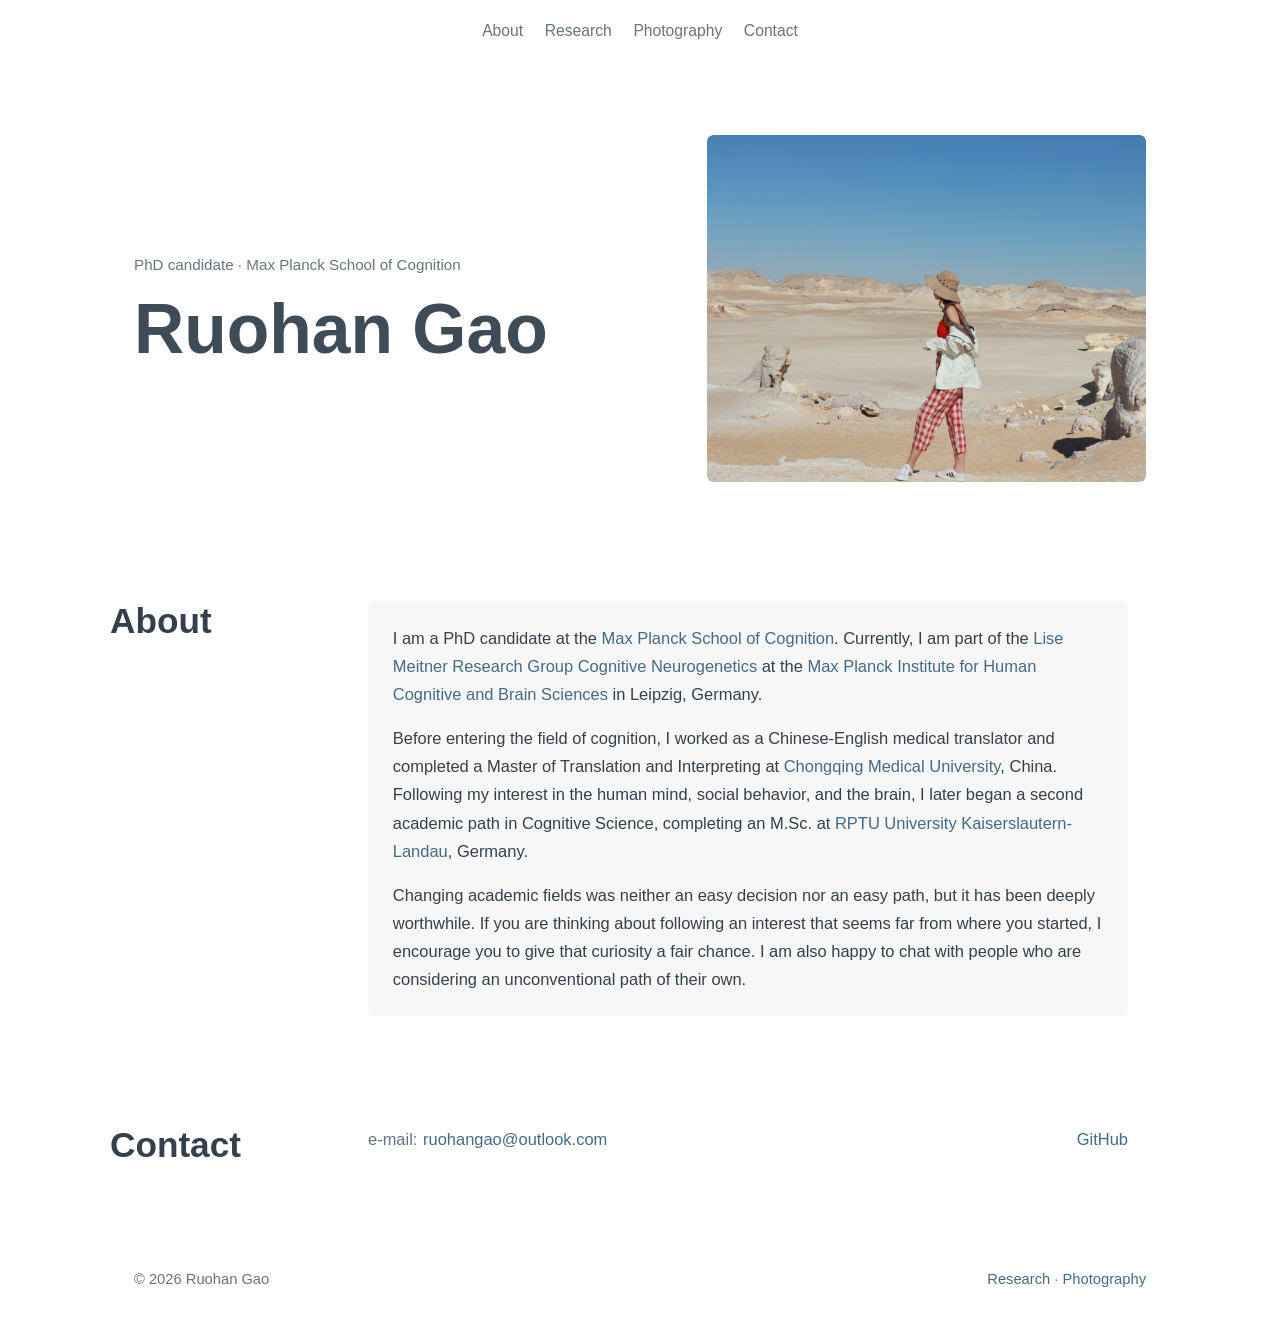
==== commit b53857d8: "barely nothing" ====
--- a/index.html
+++ b/index.html
@@ -38,7 +38,7 @@
         <div class="section-text">
           <p>I am a PhD candidate at the <a href="https://cognition.maxplanckschools.org/en">Max Planck School of Cognition</a>. Currently, I am part of the <a href="https://www.cbs.mpg.de/independent-research-groups/lmrg-cognitive-neurogenetics">Lise Meitner Research Group Cognitive Neurogenetics</a> at the <a href="https://www.cbs.mpg.de/en">Max Planck Institute for Human Cognitive and Brain Sciences</a> in Leipzig, Germany.</p>
           <p>Before entering the field of cognition, I worked as a Chinese-English medical translator and completed a Master of Translation and Interpreting at <a href="https://english.cqmu.edu.cn/">Chongqing Medical University</a>, China. Following my interest in the human mind, social behavior, and the brain, I later began a second academic path in Cognitive Science, completing an M.Sc. at <a href="https://rptu.de/en">RPTU University Kaiserslautern-Landau</a>, Germany.</p>
-          <p>Changing academic fields was neither an easy decision nor an easy path, but it has been deeply worthwhile. If you are thinking about following an interest that seems far from where you started, I encourage you to give that curiosity a fair chance. I am always happy to chat with people who are considering an unconventional path of their own.</p>
+          <p>Changing academic fields was neither an easy decision nor an easy path, but it has been deeply worthwhile. If you are thinking about following an interest that seems far from where you started, I encourage you to give that curiosity a fair chance. I am also happy to chat with people who are considering an unconventional path of their own.</p>
         </div>
       </div>
     </section>
